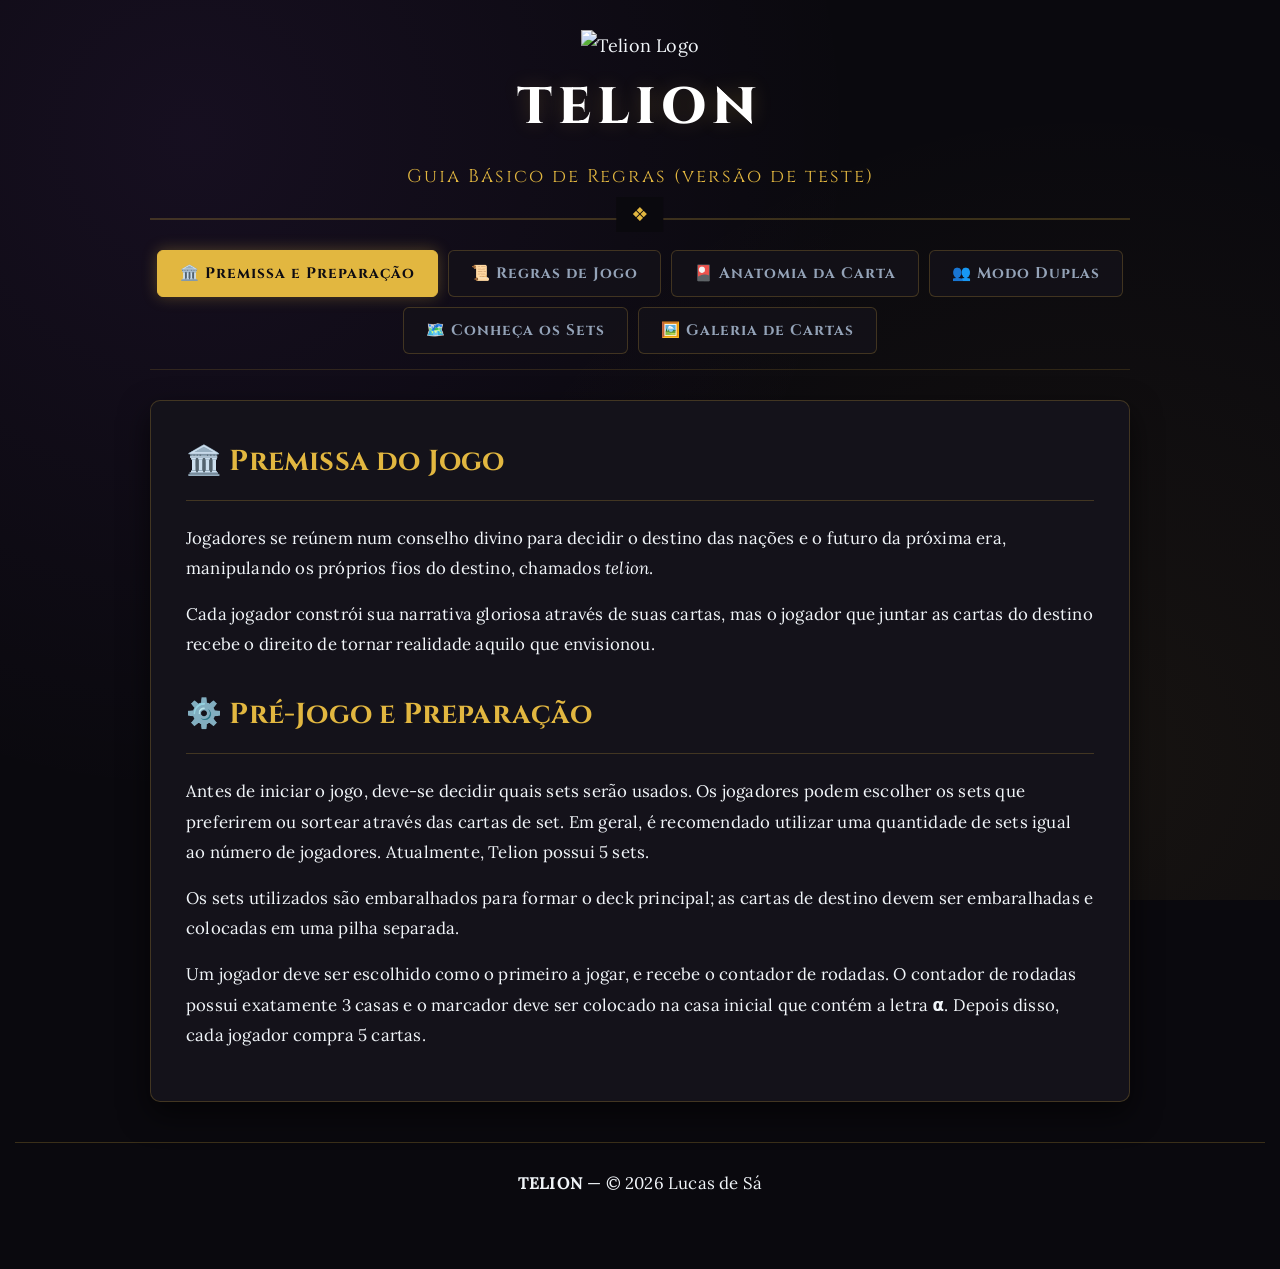
==== index.html @ 12fe1481 "Correção do ajuste de tabs" ====
<!DOCTYPE html>
<html lang="pt-BR">
<head>
    <meta charset="UTF-8">
    <meta name="viewport" content="width=device-width, initial-scale=1.0">
    <title>Telion — Guia Básico de Regras (versão de teste)</title>
    <link rel="icon" type="image/x-icon" href="favicon.png">
    <style>
        @import url('https://fonts.googleapis.com/css2?family=Cinzel:wght@600;700;800&family=Lora:ital,wght@0,400;0,500;0,600;1,400&display=swap');

        :root {
            --bg-dark: #0a090e;
            --bg-card: #14121a;
            --bg-card-hover: #1c1826;
            --accent-gold: #e2b740;
            --accent-gold-glow: rgba(226, 183, 64, 0.2);
            --accent-purple: #a855f7;
            --text-main: #f1f5f9;
            --text-muted: #94a3b8;
            --border-color: rgba(226, 183, 64, 0.22);
            
            /* Tipografia otimizada para legibilidade digital */
            --font-heading: 'Cinzel', serif;
            --font-body: 'Lora', system-ui, -apple-system, sans-serif;
        }

        * {
            box-sizing: border-box;
            margin: 0;
            padding: 0;
        }

        body {
            background-color: var(--bg-dark);
            color: var(--text-main);
            font-family: var(--font-body);
            font-size: 18px;
            line-height: 1.8;
            letter-spacing: 0.2px;
            background-image: 
                radial-gradient(circle at 15% 15%, rgba(168, 85, 247, 0.08) 0%, transparent 50%),
                radial-gradient(circle at 85% 85%, rgba(226, 183, 64, 0.06) 0%, transparent 50%);
            background-attachment: fixed;
            padding: 30px 15px;
            -webkit-font-smoothing: antialiased;
        }

        .container {
            max-width: 980px;
            margin: 0 auto;
        }

        /* Header */
        header {
            text-align: center;
            padding-bottom: 25px;
            margin-bottom: 30px;
            border-bottom: 2px solid var(--border-color);
            position: relative;
        }

        header::after {
            content: '❖';
            position: absolute;
            bottom: -14px;
            left: 50%;
            transform: translateX(-50%);
            background: var(--bg-dark);
            padding: 0 15px;
            color: var(--accent-gold);
            font-size: 1.2rem;
        }

        h1.main-title {
            font-family: var(--font-heading);
            font-size: 3.2rem;
            font-weight: 800;
            letter-spacing: 6px;
            color: #ffffff;
            text-shadow: 0 0 20px var(--accent-gold-glow);
            text-transform: uppercase;
            margin-bottom: 5px;
        }

        .subtitle {
            font-family: var(--font-heading);
            font-size: 1.15rem;
            color: var(--accent-gold);
            letter-spacing: 2px;
        }

        /* NAVEGAÇÃO POR TABS */
        .tabs-nav {
            display: flex;
            flex-wrap: wrap;
            gap: 10px;
            justify-content: center;
            margin-bottom: 30px;
            border-bottom: 1px solid rgba(226, 183, 64, 0.15);
            padding-bottom: 15px;
        }

        .tab-button {
            background: rgba(20, 18, 26, 0.8);
            border: 1px solid var(--border-color);
            color: var(--text-muted);
            padding: 12px 22px;
            font-family: var(--font-heading);
            font-size: 0.95rem;
            font-weight: 700;
            letter-spacing: 1px;
            border-radius: 6px;
            cursor: pointer;
            transition: all 0.25s ease;
            display: flex;
            align-items: center;
            gap: 8px;
        }

        .tab-button:hover {
            color: #ffffff;
            border-color: var(--accent-gold);
            background: var(--bg-card-hover);
        }

        .tab-button.active {
            background: var(--accent-gold);
            color: #0d0b12;
            border-color: var(--accent-gold);
            box-shadow: 0 0 15px rgba(226, 183, 64, 0.3);
        }

        /* PAINÉIS DE CONTEÚDO */
        .tab-content {
            display: none;
            animation: fadeIn 0.3s ease-in-out;
        }

        .tab-content.active {
            display: block;
        }

        @keyframes fadeIn {
            from { opacity: 0; transform: translateY(6px); }
            to { opacity: 1; transform: translateY(0); }
        }

        .panel {
            background: var(--bg-card);
            border: 1px solid var(--border-color);
            border-radius: 10px;
            padding: 35px;
            box-shadow: 0 12px 30px rgba(0, 0, 0, 0.6);
        }

        h2.section-title {
            font-family: var(--font-heading);
            font-size: 1.8rem;
            font-weight: 700;
            color: var(--accent-gold);
            border-bottom: 1px solid var(--border-color);
            padding-bottom: 12px;
            margin-bottom: 22px;
            display: flex;
            align-items: center;
            gap: 12px;
        }

        h3.subsection-title {
            font-family: var(--font-heading);
            font-size: 1.25rem;
            font-weight: 600;
            color: #ffffff;
            margin: 24px 0 12px 0;
        }

        p {
            margin-bottom: 16px;
            font-size: 1.05rem;
            color: var(--text-main);
        }

        ul {
            margin-left: 24px;
            margin-bottom: 18px;
        }

        li {
            margin-bottom: 10px;
            font-size: 1.02rem;
        }

        /* OPÇÕES DE TURNO */
        .options-grid {
            display: grid;
            grid-template-columns: 1fr 1fr;
            gap: 20px;
            margin: 22px 0;
        }

        @media (max-width: 768px) {
            .options-grid { grid-template-columns: 1fr; }
        }

        .option-box {
            background: rgba(255, 255, 255, 0.02);
            border: 1px solid var(--border-color);
            border-radius: 8px;
            padding: 22px;
        }

        .option-box-header {
            font-family: var(--font-heading);
            font-size: 1.15rem;
            font-weight: 700;
            color: var(--accent-gold);
            margin-bottom: 12px;
            border-bottom: 1px dashed rgba(226, 183, 64, 0.3);
            padding-bottom: 8px;
        }

        /* HIGHLIGHT BOX */
        .highlight-box {
            background: rgba(226, 183, 64, 0.08);
            border-left: 4px solid var(--accent-gold);
            padding: 18px 20px;
            margin: 20px 0;
            border-radius: 0 8px 8px 0;
            font-size: 1.02rem;
        }

        /* ANATOMIA DA CARTA */
        .anatomy-container {
            display: grid;
            grid-template-columns: 1fr 1fr;
            gap: 35px;
            align-items: center;
        }

        @media (max-width: 768px) {
            .anatomy-container { grid-template-columns: 1fr; }
        }

        .anatomy-image-wrap {
            text-align: center;
        }

        .anatomy-image-wrap img {
            max-width: 100%;
            border-radius: 10px;
            border: 1px solid var(--border-color);
            box-shadow: 0 10px 25px rgba(0,0,0,0.7);
        }

        /* SETS SHOWCASE */
        .set-card {
            background: rgba(0,0,0,0.3);
            border: 1px solid var(--border-color);
            border-radius: 10px;
            padding: 24px;
            margin-bottom: 25px;
            display: grid;
            grid-template-columns: 360px 1fr;
            gap: 25px;
            align-items: start;
        }

        @media (max-width: 768px) {
            .set-card { grid-template-columns: 1fr; }
        }

        .set-img-wrap img {
            width: 100%;
            border-radius: 8px;
            border: 1px solid rgba(226, 183, 64, 0.35);
            box-shadow: 0 6px 18px rgba(0,0,0,0.6);
            transition: transform 0.3s ease;
        }

        .set-img-wrap img:hover {
            transform: scale(1.5);
            position: relative;
            z-index: 10;
        }

        .set-title {
            font-family: var(--font-heading);
            font-size: 1.5rem;
            font-weight: 700;
            color: var(--accent-gold);
            margin-bottom: 12px;
        }

        .keyword-badge {
            display: inline-block;
            background: rgba(226, 183, 64, 0.15);
            border: 1px solid var(--accent-gold);
            color: var(--accent-gold);
            padding: 4px 12px;
            border-radius: 4px;
            font-size: 0.9rem;
            font-weight: 700;
            letter-spacing: 0.5px;
            margin-top: 10px;
            margin-bottom: 6px;
        }

        /* GALERIA DE CARTAS */
        .gallery-set-title {
            font-family: var(--font-heading);
            font-size: 1.4rem;
            color: var(--accent-gold);
            margin: 30px 0 15px 0;
            border-bottom: 1px solid var(--border-color);
            padding-bottom: 6px;
        }

        .gallery-grid {
            display: grid;
            grid-template-columns: repeat(auto-fill, minmax(220px, 1fr));
            gap: 20px;
            margin-bottom: 30px;
        }

        .gallery-card {
            background: rgba(0, 0, 0, 0.25);
            border: 1px solid var(--border-color);
            border-radius: 8px;
            padding: 12px;
            text-align: center;
        }

        .gallery-card img {
            width: 100%;
            height: auto;
            border-radius: 6px;
            border: 1px solid rgba(226, 183, 64, 0.3);
            transition: transform 0.3s ease;
            cursor: pointer;
        }

        .gallery-card img:hover {
            transform: scale(1.5);
            position: relative;
            z-index: 10;
        }

        .gallery-card-caption {
            font-size: 0.88rem;
            color: var(--text-muted);
            margin-top: 8px;
            font-family: var(--font-heading);
        }

        footer {
            text-align: center;
            padding: 25px;
            color: var(--text-muted);
            font-size: 0.95rem;
            border-top: 1px solid var(--border-color);
            margin-top: 40px;
        }
    </style>
</head>
<body>

    <div class="container">

        <header>
            <img src="icon" style="width: 20%; height: auto;" alt="Telion Logo">
            <h1 class="main-title">TELION</h1>
            <div class="subtitle">Guia Básico de Regras (versão de teste)</div>
        </header>

        <!-- NAVEGAÇÃO POR TABS -->
        <nav class="tabs-nav">
            <button class="tab-button active" onclick="switchTab('premissa')">🏛️ Premissa e Preparação</button>
            <button class="tab-button" onclick="switchTab('regras')">📜 Regras de Jogo</button>
            <button class="tab-button" onclick="switchTab('anatomia')">🎴 Anatomia da Carta</button>
            <button class="tab-button" onclick="switchTab('duplas')">👥 Modo Duplas</button>
            <button class="tab-button" onclick="switchTab('sets')">🗺️ Conheça os Sets</button>
            <button class="tab-button" onclick="switchTab('galeria')">🖼️ Galeria de Cartas</button>
        </nav>

        <!-- TAB 1: PREMISSA & PRÉ-JOGO -->
        <div id="premissa" class="tab-content active">
            <div class="panel">
                <h2 class="section-title">🏛️ Premissa do Jogo</h2>
                <p>
                    Jogadores se reúnem num conselho divino para decidir o destino das nações e o futuro da próxima era, manipulando os próprios fios do destino, chamados <i>telion</i>.
                </p>
                <p>
                    Cada jogador constrói sua narrativa gloriosa através de suas cartas, mas o jogador que juntar as cartas do destino recebe o direito de tornar realidade aquilo que envisionou.
                </p>

                <h2 class="section-title" style="margin-top: 30px;">⚙️ Pré-Jogo e Preparação</h2>
                <p>
                    Antes de iniciar o jogo, deve-se decidir quais sets serão usados. Os jogadores podem escolher os sets que preferirem ou sortear através das cartas de set. Em geral, é recomendado utilizar uma quantidade de sets igual ao número de jogadores. Atualmente, Telion possui 5 sets.
                </p>
                <p>
                    Os sets utilizados são embaralhados para formar o deck principal; as cartas de destino devem ser embaralhadas e colocadas em uma pilha separada.
                </p>
                <p>
                    Um jogador deve ser escolhido como o primeiro a jogar, e recebe o contador de rodadas. O contador de rodadas possui exatamente 3 casas e o marcador deve ser colocado na casa inicial que contém a letra <strong>α</strong>. Depois disso, cada jogador compra 5 cartas.
                </p>
            </div>
        </div>

        <!-- TAB 2: REGRAS DE JOGO (FUSÃO DE TURNO + RODADAS E FASES) -->
        <div id="regras" class="tab-content">
            <div class="panel">
                <h2 class="section-title">📜 Regras de Jogo</h2>
                <p>
                    Iniciando do primeiro jogador e seguindo em sentido horário, cada jogador terá seu turno. No seu turno, o jogador possui <strong>duas opções</strong>:
                </p>

                <div class="options-grid">
                    <div class="option-box">
                        <div class="option-box-header">1ª OPÇÃO: Realizar Ações do Turno</div>
                        <p style="font-size: 0.95rem; color: var(--text-muted); margin-bottom: 10px;">Você pode realizar <strong>cada uma destas três ações uma vez</strong> durante seu turno:</p>
                        <ul>
                            <li><strong>Jogar:</strong> Colocar uma carta de sua mão em seu campo. A carta concede pontos igual ao seu <em>valor</em>.</li>
                            <li><strong>Ativar:</strong> Utilizar os efeitos de uma carta que já está em seu campo, virando-a de ponta-cabeça. A carta passa a conceder pontos conforme seu <em>valor de ativação</em>.</li>
                            <li><strong>Atacar:</strong> Utilizar uma carta de sua mão para tirar de jogo uma carta do campo de um oponente. A carta de sua mão deve ter valor igual ou maior que a carta do oponente. Ambas as cartas são descartadas.</li>
                        </ul>
                    </div>

                    <div class="option-box" style="border-color: var(--accent-purple);">
                        <div class="option-box-header" style="color: var(--accent-purple);">2ª OPÇÃO: Passar e Comprar Carta</div>
                        <p style="font-size: 1rem;">
                            Caso prefira não realizar as ações usuais em seu turno, você pode <strong>abrir mão de todas as três ações acima e simplesmente comprar uma carta</strong> do deck principal.
                        </p>
                    </div>
                </div>

                <div class="highlight-box">
                    <strong>⚠️ Regra Importante (Imanência):</strong> Não pode haver mais de uma carta do tipo <em>"Imanência"</em> no campo de um jogador ao mesmo tempo. Se o jogador já tiver uma Imanência em jogo e quiser jogar outra, a anterior deverá ser descartada.
                </div>

                <h2 class="section-title" style="margin-top: 40px;">⏳ Rodadas e Fases</h2>
                <p>
                    Quando o turno voltar ao primeiro jogador, este jogador precisa mover o marcador do contador de rodadas em uma casa. O contador possui três casas (uma fase tipicamente dura exatamente 3 rodadas). Quando o marcador retornar à casa <strong>α</strong>, isso indica a conclusão de uma fase.
                </p>

                <h3 class="subsection-title">Resolução da Fase:</h3>
                <p>
                    Ao concluir-se uma fase, os jogadores devem contar seus pontos totais em campo.
                </p>
                <ul>
                    <li><strong>O jogador com mais pontos</strong> vence a fase e compra uma carta de destino, ativando seus efeitos para toda a mesa. Caso haja empate, é preciso realizar uma rodada extra, até que haja um desempate.</li>
                    <li><strong>O jogador com menos pontos</strong> compra uma carta; caso haja empate na menor pontuação, todos os empatados compram uma carta.</li>
                </ul>

                <div class="highlight-box">
                    <strong>🌟 Cartas de Destino:</strong> Possuem efeitos globais sobre o jogo. Assim que um jogador comprar uma carta de destino, seus efeitos ficam ativos para todos. Elas não ficam no campo de nenhum jogador e não podem ser afetadas por ataques nem por efeitos que afetem o campo de jogo.
                    <br><br>
                    <strong>🏆 Vitória:</strong> Vence o jogador que obtiver três cartas de destino.
                </div>
            </div>
        </div>

        <!-- TAB 3: ANATOMIA DA CARTA -->
        <div id="anatomia" class="tab-content">
            <div class="panel">
                <h2 class="section-title">🎴 Anatomia da Carta</h2>
                <div class="anatomy-container">
                    <div class="anatomy-image-wrap">
                        <img src="cartas/Calísia_9.png" alt="Anatomia da Carta Telion">
                    </div>
                    <div>
                        <ul>
                            <li><strong>Valor (Topo):</strong> Valor de pontos concedidos enquanto a carta está em jogo na orientação normal.</li>
                            <li><strong>Nome da Carta</strong></li>
                            <li><strong>Tipo e Origem:</strong> Indica a categoria da carta e sua região de origem (ex: <em>Evento de Calísia</em>).</li>
                            <li><strong>Palavras-Chave e Efeito:</strong> Descrição do que a carta faz. Tanto os efeitos quanto as palavras-chave só passam a funcionar quando a carta é <strong>ativada</strong>, a não ser que a carta ou a palavra-chave digam o contrário.</li>
                            <li><strong>Valor de Ativação (Base):</strong> Pontos concedidos pela carta assim que ela é ativada (virada de ponta-cabeça).</li>
                        </ul>
                    </div>
                </div>
            </div>
        </div>

        <!-- TAB 4: GALERIA DE CARTAS (NOVA SEÇÃO) -->
        <div id="galeria" class="tab-content">
            <div class="panel">
                <h2 class="section-title">🖼️ Galeria de Cartas</h2>

                <!-- 1. CALÍSIA -->
                <div class="gallery-set-title">Prócles de Calísia</div>
                <div class="gallery-grid">
                    <!-- Substitua ou adicione as imagens de Calísia abaixo -->
                    <div class="gallery-card">
                        <img src="cartas/Calísia_10.png" alt="Tributo">
                    </div>
                    <div class="gallery-card">
                        <img src="cartas/Calísia_9.png" alt="Ordem Superior">
                    </div>
                    <div class="gallery-card">
                        <img src="cartas/Calísia_8.png" alt="Veste Púrpura">
                    </div>
                    <div class="gallery-card">
                        <img src="cartas/Calísia_7.png" alt="Conselho de Anciãos">
                    </div>
                    <div class="gallery-card">
                        <img src="cartas/Calísia_6.png" alt="Sentinela">
                    </div>
                    <div class="gallery-card">
                        <img src="cartas/Calísia_5.png" alt="Cidadela">
                    </div>
                    <div class="gallery-card">
                        <img src="cartas/Calísia_4.png" alt="Paladino">
                    </div>
                    <div class="gallery-card">
                        <img src="cartas/Calísia_3.png" alt="Coroação">
                    </div>
                    <div class="gallery-card">
                        <img src="cartas/Calísia_2.png" alt="Prócles, Conselheiro Real">
                    </div>
                    <div class="gallery-card">
                        <img src="cartas/Calísia_1.png" alt="Prócles, Rétor dos Mártires">
                    </div>
                    <div class="gallery-card">
                        <img src="cartas/Calísia_12.png" alt="Glória Imperial">
                    </div>
                    <div class="gallery-card">
                        <img src="cartas/Calísia_13.png" alt="Cânon dos Reis">
                    </div>
                </div>

                <!-- 2. EFELION -->
                <div class="gallery-set-title">Stessek de Efelion</div>
                <div class="gallery-grid">
                    <!-- Substitua ou adicione as imagens de Efelion abaixo -->
                    <div class="gallery-card">
                        <img src="cartas/Telion - Efelion_1.png" alt="Divinação">
                    </div>
                    <div class="gallery-card">
                        <img src="cartas/Telion - Efelion_2.png" alt="Sombra">
                    </div>
                    <div class="gallery-card">
                        <img src="cartas/Telion - Efelion_3.png" alt="Olhos na Escuridão">
                    </div>
                    <div class="gallery-card">
                        <img src="cartas/Telion - Efelion_4.png" alt="Enviado do Destino">
                    </div>
                    <div class="gallery-card">
                        <img src="cartas/Telion - Efelion_5.png" alt="Possessão">
                    </div>
                    <div class="gallery-card">
                        <img src="cartas/Telion - Efelion_6.png" alt="Divindade Esquecida">
                    </div>
                    <div class="gallery-card">
                        <img src="cartas/Telion - Efelion_7.png" alt="Eclipse">
                    </div>
                    <div class="gallery-card">
                        <img src="cartas/Telion - Efelion_8.png" alt="Sefret, Astro Encarnado">
                    </div>
                    <div class="gallery-card">
                        <img src="cartas/Telion - Efelion_9.png" alt="Stessek, a Astromante">
                    </div>
                    <div class="gallery-card">
                        <img src="cartas/Telion - Efelion_10.png" alt="Stessek, a Noite">
                    </div>
                    <div class="gallery-card">
                        <img src="cartas/Telion - Efelion_12.png" alt="Teose">
                    </div>
                    <div class="gallery-card">
                        <img src="cartas/Telion - Efelion_13.png" alt="Gnose">
                    </div>
                </div>

                <!-- 3. OSPER -->
                <div class="gallery-set-title">Tunmir de Osper</div>
                <div class="gallery-grid">
                    <!-- Substitua ou adicione as imagens de Osper abaixo -->
                    <div class="gallery-card">
                        <img src="cartas/Telion - Osper_1.png" alt="Ressentimento">
                    </div>
                    <div class="gallery-card">
                        <img src="cartas/Telion - Osper_2.png" alt="Espadachim">
                    </div>
                    <div class="gallery-card">
                        <img src="cartas/Telion - Osper_3.png" alt="Campos de Sangue">
                    </div>
                    <div class="gallery-card">
                        <img src="cartas/Telion - Osper_4.png" alt="Emboscada">
                    </div>
                    <div class="gallery-card">
                        <img src="cartas/Telion - Osper_5.png" alt="Espada de Osperita">
                    </div>
                    <div class="gallery-card">
                        <img src="cartas/Telion - Osper_6.png" alt="Vingança">
                    </div>
                    <div class="gallery-card">
                        <img src="cartas/Telion - Osper_7.png" alt="Caminho do Guerreiro">
                    </div>
                    <div class="gallery-card">
                        <img src="cartas/Telion - Osper_8.png" alt="Húbris">
                    </div>
                    <div class="gallery-card">
                        <img src="cartas/Telion - Osper_9.png" alt="Tunmir da Lâmina Sacra">
                    </div>
                    <div class="gallery-card">
                        <img src="cartas/Telion - Osper_10.png" alt="Tunmir, o Imortal">
                    </div>
                    <div class="gallery-card">
                        <img src="cartas/Telion - Osper_12.png" alt="Canção Imortal">
                    </div>
                    <div class="gallery-card">
                        <img src="cartas/Telion - Osper_13.png" alt="Catársis">
                    </div>
                </div>

                <!-- 4. LORVAD -->
                <div class="gallery-set-title">Astar de Lorvad</div>
                <div class="gallery-grid">
                    <!-- Substitua ou adicione as imagens de Lorvad abaixo -->
                    <div class="gallery-card">
                        <img src="cartas/Telion - Lorvad_1.png" alt="Dom da Inocência">
                    </div>
                    <div class="gallery-card">
                        <img src="cartas/Telion - Lorvad_2.png" alt="Cântico de Batalha">
                    </div>
                    <div class="gallery-card">
                        <img src="cartas/Telion - Lorvad_3.png" alt="Ventos Impetuosos">
                    </div>
                    <div class="gallery-card">
                        <img src="cartas/Telion - Lorvad_4.png" alt="Cavalo Fiel">
                    </div>
                    <div class="gallery-card">
                        <img src="cartas/Telion - Lorvad_5.png" alt="Bravura">
                    </div>
                    <div class="gallery-card">
                        <img src="cartas/Telion - Lorvad_6.png" alt="Chamado à Aventura">
                    </div>
                    <div class="gallery-card">
                        <img src="cartas/Telion - Lorvad_7.png" alt="Salto de Fé">
                    </div>
                    <div class="gallery-card">
                        <img src="cartas/Telion - Lorvad_8.png" alt="Embate Inesquecível">
                    </div>
                    <div class="gallery-card">
                        <img src="cartas/Telion - Lorvad_9.png" alt="Astar, Prodígio Cavaleiro">
                    </div>
                    <div class="gallery-card">
                        <img src="cartas/Telion - Lorvad_10.png" alt="Astar, Anjo da Liberdade">
                    </div>
                    <div class="gallery-card">
                        <img src="cartas/Telion - Lorvad_11.png" alt="Espírito Desacorrentado">
                    </div>
                    <div class="gallery-card">
                        <img src="cartas/Telion - Lorvad_12.png" alt="Romper Barreiras">
                    </div>
                </div>

                <!-- 5. MARGUN -->
                <div class="gallery-set-title">Erin de Margun</div>
                <div class="gallery-grid">
                    <!-- Substitua ou adicione as imagens de Margun abaixo -->
                    <div class="gallery-card">
                        <img src="cartas/Telion - Margun_1.png" alt="Rito Fúnebre">
                    </div>
                    <div class="gallery-card">
                        <img src="cartas/Telion - Margun_2.png" alt="Incensário">
                    </div>
                    <div class="gallery-card">
                        <img src="cartas/Telion - Margun_3.png" alt="Culto aos Ancestrais">
                    </div>
                    <div class="gallery-card">
                        <img src="cartas/Telion - Margun_4.png" alt="Jardim do Descanso">
                    </div>
                    <div class="gallery-card">
                        <img src="cartas/Telion - Margun_5.png" alt="Epitáfio">
                    </div>
                    <div class="gallery-card">
                        <img src="cartas/Telion - Margun_6.png" alt="Fantasma">
                    </div>
                    <div class="gallery-card">
                        <img src="cartas/Telion - Margun_7.png" alt="Dança dos Mortos">
                    </div>
                    <div class="gallery-card">
                        <img src="cartas/Telion - Margun_8.png" alt="Condrac, Guia do Submundo">
                    </div>
                    <div class="gallery-card">
                        <img src="cartas/Telion - Margun_9.png" alt="Erin, Dama Carpideira">
                    </div>
                    <div class="gallery-card">
                        <img src="cartas/Telion - Margun_10.png" alt="Erin, Musa da Lamentação">
                    </div>
                    <div class="gallery-card">
                        <img src="cartas/Telion - Margun_11.png" alt="Reencarnação">
                    </div>
                    <div class="gallery-card">
                        <img src="cartas/Telion - Margun_12.png" alt="Paz Eterna">
                    </div>
                </div>

            </div>
        </div>

        <!-- TAB 5: MODO DUPLAS -->
        <div id="duplas" class="tab-content">
            <div class="panel">
                <h2 class="section-title">👥 Modo Alternativo: Duplas</h2>
                <p>
                    Recomenda-se o formato de duplas para jogos com <strong>seis jogadores ou mais</strong>.
                </p>
                <ul>
                    <li><strong>Contador de Rodadas:</strong> Neste formato, o contador de rodadas não é utilizado. Uma fase termina em apenas uma rodada.</li>
                    <li><strong>Posicionamento e Turnos:</strong> Cada dupla senta na posição oposta na mesa. Os turnos progridem individualmente como de costume.</li>
                    <li><strong>Campo Compartilhado:</strong> Os campos de cada jogador da dupla são considerados <strong>um campo só</strong>. Cartas ou efeitos que mencionem "campo" passam a se referir ao seu campo e ao da sua dupla de forma unificada.</li>
                    <li><strong>Vitória por Dupla:</strong> A dupla com mais pontos ao final da fase recebe uma carta de destino, e a dupla que acumular três cartas de destino vence o jogo. O restante das regras de Telion permanece inalterado.</li>
                </ul>
            </div>
        </div>

        <!-- TAB 6: CONHEÇA OS SETS -->
        <div id="sets" class="tab-content">
            <div class="panel">
                <h2 class="section-title">🗺️ Os Sets de Telion</h2>
                <p style="margin-bottom: 25px;">
                    Conheça os cinco reinos e sets que compõem o universo de Telion, juntamente com suas cartas de set e palavras-chave:
                </p>

                <!-- CALÍSIA -->
                <div class="set-card">
                    <div class="set-img-wrap">
                        <img src="cartas/Calísia_11.png" alt="Prócles de Calísia">
                    </div>
                    <div>
                        <div class="set-title">1. Prócles de Calísia</div>
                        <p>
                            Calísia é a grande cidade da justiça fulminante e da proteção divina. Seus líderes e oradores defendem o povo da corrupção dos tronos, trazendo virtude, salvaguarda e ordem.
                        </p>
                        <div class="keyword-badge">Equipamento</div>
                        <p style="font-size: 0.95rem; color: var(--text-muted);">
                            Ao ser ativada, esta carta pode ser ligada a outra, colocando-a sob a carta a que será ligada. A carta ativada com Equipamento não pode ser alvo direto de ataques, mas pode ser alvo de efeitos; além disso, ela continua provendo pontos igual ao valor de ativação.
                        </p>

                        <div class="keyword-badge">Reação</div>
                        <p style="font-size: 0.95rem; color: var(--text-muted);">
                            Esta carta pode ser ativada do campo ou diretamente de sua mão a qualquer momento, sem consumir ações do turno. Se for ativada da mão, ponha-a em campo na forma ativada.
                        </p>

                        <div class="keyword-badge">Salvaguarda</div>
                        <p style="font-size: 0.95rem; color: var(--text-muted);">
                            Enquanto estiverem em seu campo, apenas cartas com Salvaguarda podem ser atacadas ou afetadas por efeitos.
                        </p>
                    </div>
                </div>

                <!-- EFELION -->
                <div class="set-card">
                    <div class="set-img-wrap">
                        <img src="cartas/Telion - Efelion_11.png" alt="Stessek de Efelion">
                    </div>
                    <div>
                        <div class="set-title">2. Stessek de Efelion</div>
                        <p>
                            Em Efelion, os fios do destino são maleáveis como a fumaça do altar. Dominado pelos astros e pelo sobrenatural, é o reino do mistério, das estrelas noturnas e das sombras.
                        </p>
                        <div class="keyword-badge">Oculto</div>
                        <p style="font-size: 0.95rem; color: var(--text-muted);">
                            Você pode jogar uma carta virada para baixo; essa carta terá o valor e os efeitos que você disser que ela tem. Outro jogador pode duvidar de suas afirmações. Se você for questionado, revele sua carta: caso ela tenha Oculto, o jogador que duvidou descarta duas cartas de sua mão, e a carta virada para baixo é virada para cima e passa a ter seus valores e efeitos reais; caso não tenha, ela é descartada e você descarta duas cartas de sua mão.
                        </p>
                    </div>
                </div>

                <!-- OSPER -->
                <div class="set-card">
                    <div class="set-img-wrap">
                        <img src="cartas/Telion - Osper_11.png" alt="Tunmir de Osper">
                    </div>
                    <div>
                        <div class="set-title">3. Tunmir de Osper</div>
                        <p>
                            Nos campos de Osper, espíritos bravios conquistam a liberdade com perícia, e os dignos herdam o mistério do sagrado metal Osperita para proteger seu povo com armas imortais.
                        </p>
                        <div class="keyword-badge">Equipamento</div>
                        <p style="font-size: 0.95rem; color: var(--text-muted);">
                            Ao ser ativada, esta carta deve ser ligada a outra. A carta ativada com Equipamento não pode ser alvo direto de ataques, mas pode ser alvo de efeitos; além disso, ela continua provendo pontos igual ao valor de ativação.
                        </p>

                        <div class="keyword-badge">Reação</div>
                        <p style="font-size: 0.95rem; color: var(--text-muted);">
                            Esta carta pode ser ativada do campo ou diretamente de sua mão a qualquer momento, sem consumir ações do turno. Se for ativada da mão, ponha-a em campo na forma ativada.
                        </p>
                    </div>
                </div>

                <!-- LORVAD -->
                <div class="set-card">
                    <div class="set-img-wrap">
                        <img src="cartas/Telion - Lorvad_13.png" alt="Astar de Lorvad">
                    </div>
                    <div>
                        <div class="set-title">4. Astar de Lorvad</div>
                        <p>
                            Lorvad, o País dos Cavaleiros. Aqueles que crescem em Lorvad aprendem desde cedo que a vida não é dada, mas conquistada. O caminho é não dobrar os joelhos antes de brandir a lança, cavalgando pelos campos em busca de liberdade eterna.
                        </p>
                        <p style="font-size: 0.9rem; color: var(--text-muted); font-style: italic;">
                            (Este set não possui palavras-chave específicas).
                        </p>
                    </div>
                </div>

                <!-- MARGUN -->
                <div class="set-card">
                    <div class="set-img-wrap">
                        <img src="cartas/Telion - Margun_13.png" alt="Erin de Margun">
                    </div>
                    <div>
                        <div class="set-title">5. Erin de Margun</div>
                        <p>
                            Em Margun, os segredos dos mortos estão guardados sob o véu do submundo. Seus divinadores e almas pias escutam os sussurros do outro lado, observando a jornada das almas no lugar entre mundos.
                        </p>
                        <p style="font-size: 0.9rem; color: var(--text-muted); font-style: italic;">
                            (Este set não possui palavras-chave específicas).
                        </p>
                    </div>
                </div>

            </div>
        </div>

    </div>

    <footer>
        <p><strong>TELION</strong> — © 2026 Lucas de Sá</p>
    </footer>

    <script>
        function switchTab(tabId) {
            // Esconde todos os conteúdos
            const contents = document.querySelectorAll('.tab-content');
            contents.forEach(content => content.classList.remove('active'));

            // Desativa todos os botões
            const buttons = document.querySelectorAll('.tab-button');
            buttons.forEach(button => button.classList.remove('active'));

            // Ativa o conteúdo selecionado
            const targetContent = document.getElementById(tabId);
            if (targetContent) {
                targetContent.classList.add('active');
            }

            // Ativa o botão clicado
            if (event && event.currentTarget) {
                event.currentTarget.classList.add('active');
            }
        }
    </script>

</body>
</html>
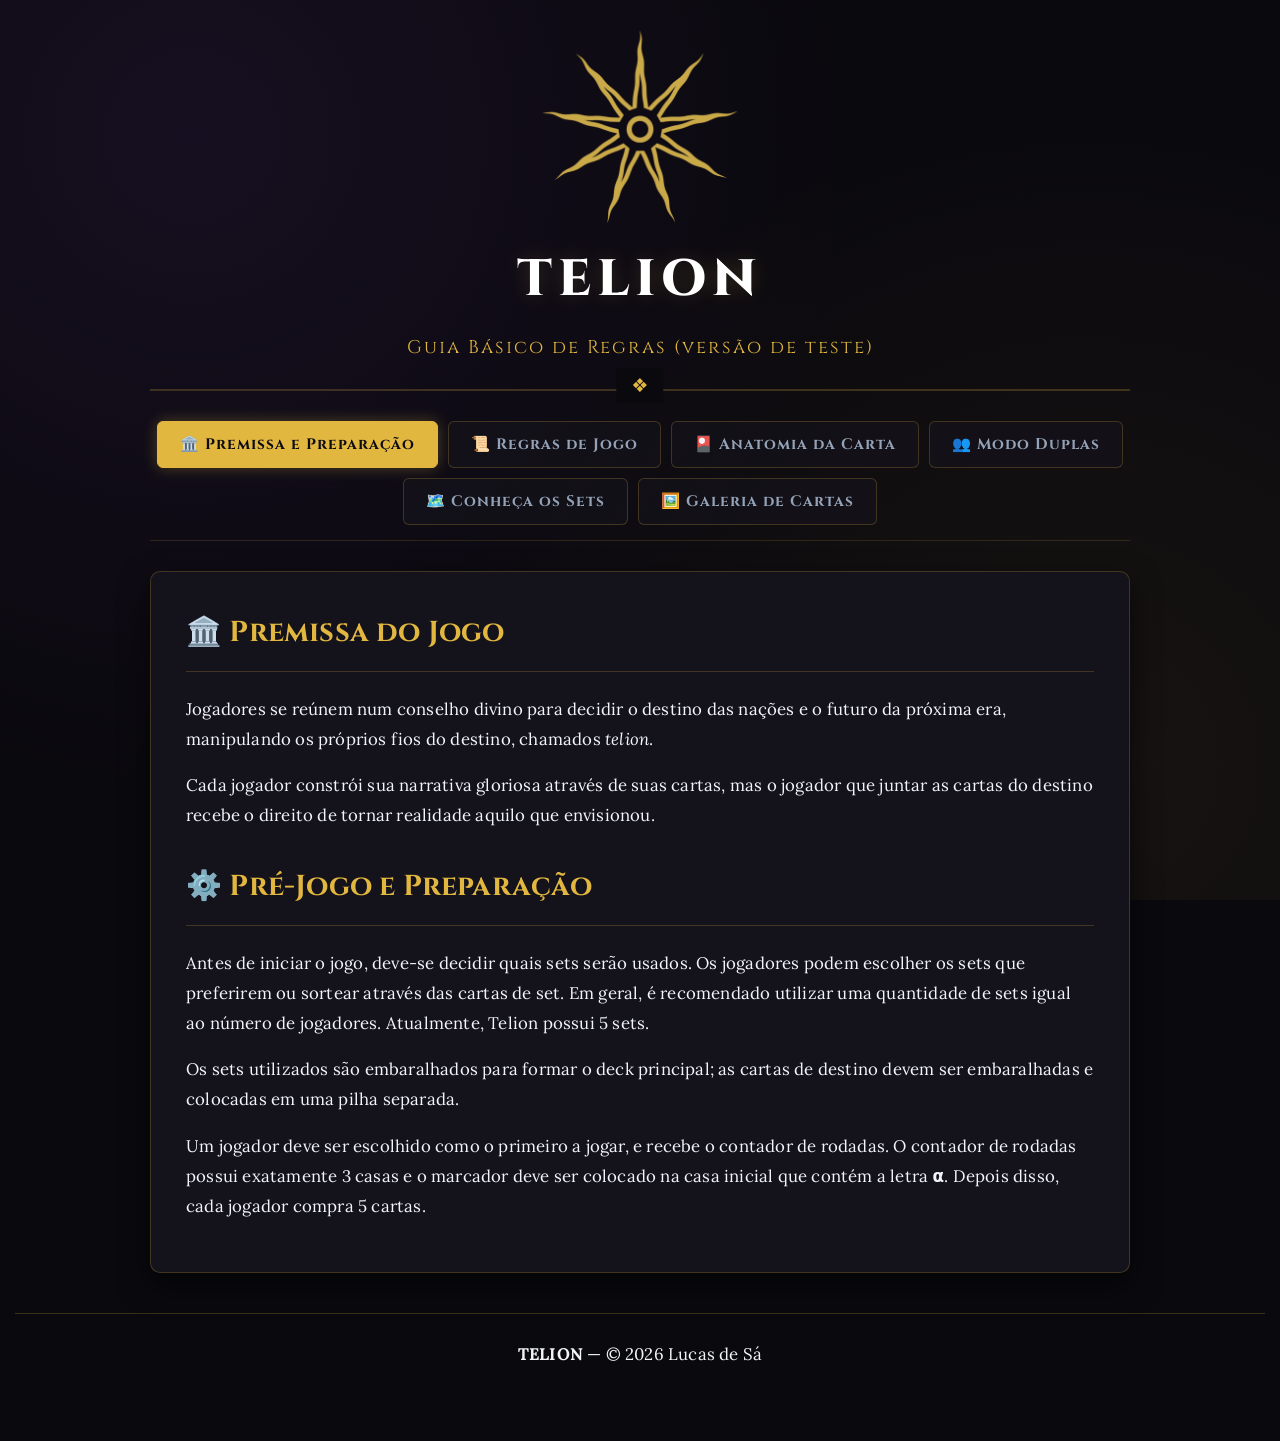
==== commit 51bb04c4: "Correção no caminho para a logo" ====
--- a/index.html
+++ b/index.html
@@ -367,7 +367,7 @@
     <div class="container">
 
         <header>
-            <img src="icon" style="width: 20%; height: auto;" alt="Telion Logo">
+            <img src="icon.png" style="width: 20%; height: auto;" alt="Telion Logo">
             <h1 class="main-title">TELION</h1>
             <div class="subtitle">Guia Básico de Regras (versão de teste)</div>
         </header>
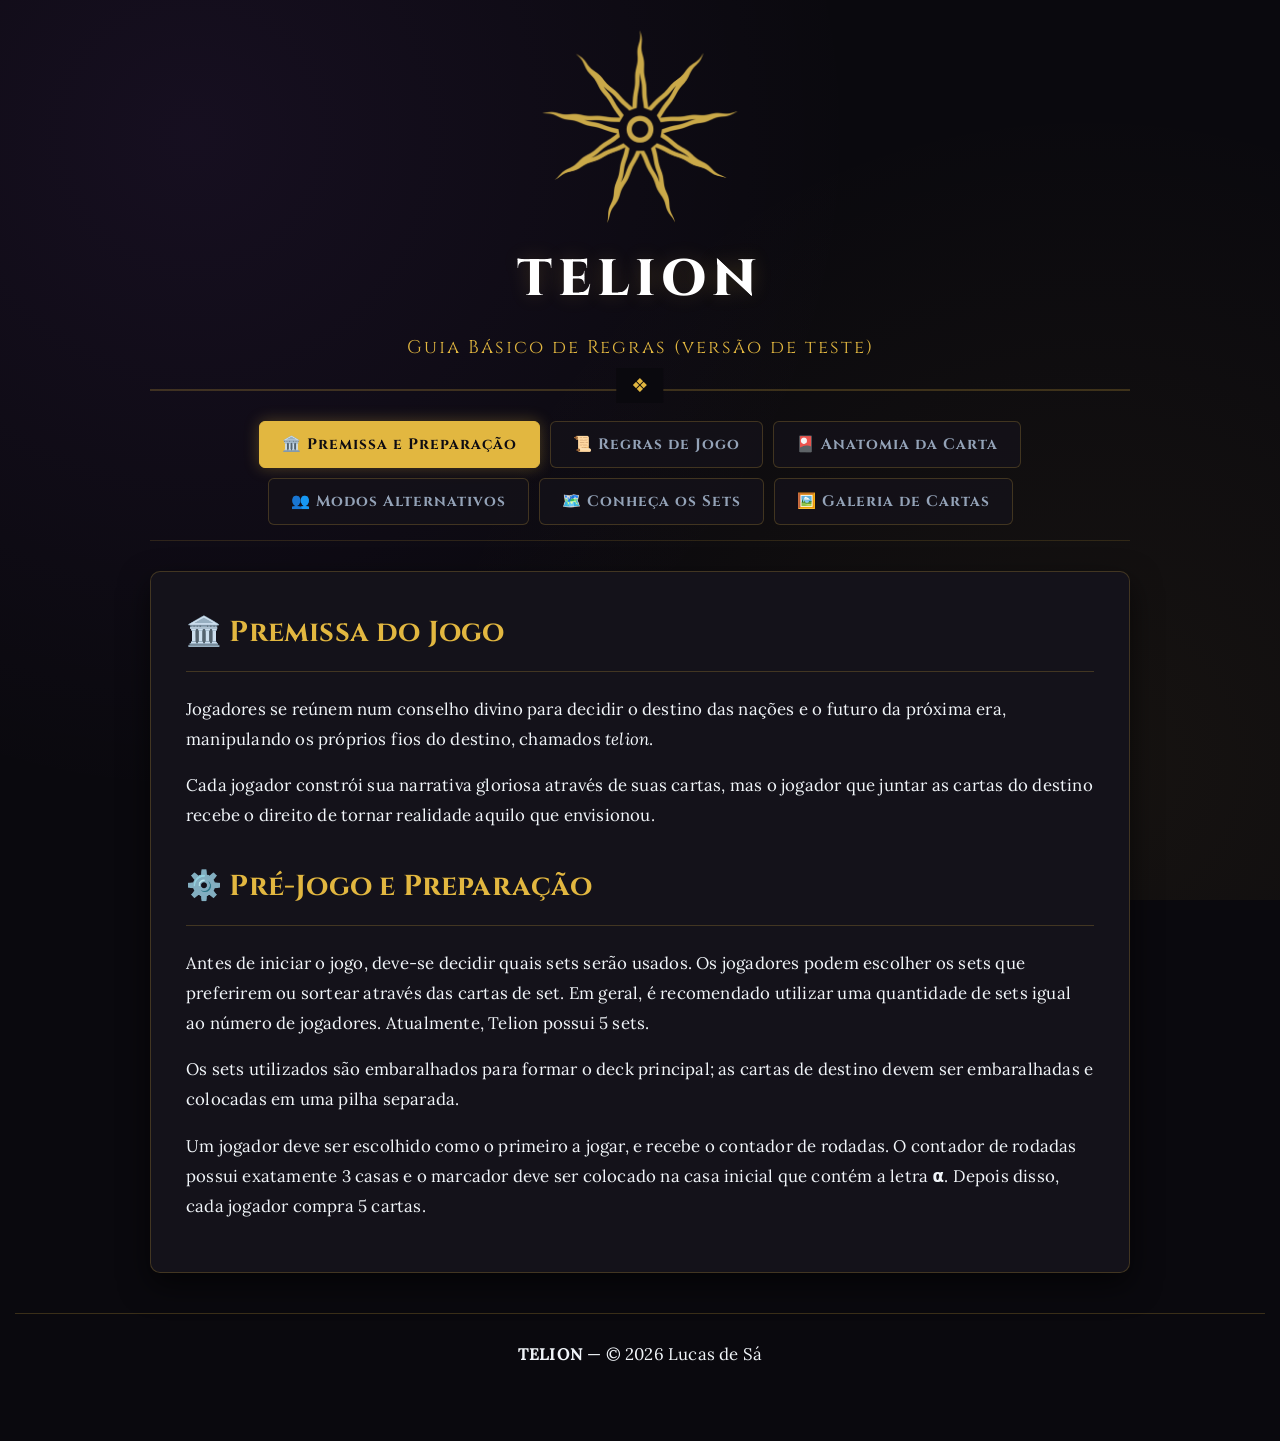
==== commit 78b8aeed: "Progresso nos modos alternativos" ====
--- a/index.html
+++ b/index.html
@@ -5,362 +5,7 @@
     <meta name="viewport" content="width=device-width, initial-scale=1.0">
     <title>Telion — Guia Básico de Regras (versão de teste)</title>
     <link rel="icon" type="image/x-icon" href="favicon.png">
-    <style>
-        @import url('https://fonts.googleapis.com/css2?family=Cinzel:wght@600;700;800&family=Lora:ital,wght@0,400;0,500;0,600;1,400&display=swap');
-
-        :root {
-            --bg-dark: #0a090e;
-            --bg-card: #14121a;
-            --bg-card-hover: #1c1826;
-            --accent-gold: #e2b740;
-            --accent-gold-glow: rgba(226, 183, 64, 0.2);
-            --accent-purple: #a855f7;
-            --text-main: #f1f5f9;
-            --text-muted: #94a3b8;
-            --border-color: rgba(226, 183, 64, 0.22);
-            
-            /* Tipografia otimizada para legibilidade digital */
-            --font-heading: 'Cinzel', serif;
-            --font-body: 'Lora', system-ui, -apple-system, sans-serif;
-        }
-
-        * {
-            box-sizing: border-box;
-            margin: 0;
-            padding: 0;
-        }
-
-        body {
-            background-color: var(--bg-dark);
-            color: var(--text-main);
-            font-family: var(--font-body);
-            font-size: 18px;
-            line-height: 1.8;
-            letter-spacing: 0.2px;
-            background-image: 
-                radial-gradient(circle at 15% 15%, rgba(168, 85, 247, 0.08) 0%, transparent 50%),
-                radial-gradient(circle at 85% 85%, rgba(226, 183, 64, 0.06) 0%, transparent 50%);
-            background-attachment: fixed;
-            padding: 30px 15px;
-            -webkit-font-smoothing: antialiased;
-        }
-
-        .container {
-            max-width: 980px;
-            margin: 0 auto;
-        }
-
-        /* Header */
-        header {
-            text-align: center;
-            padding-bottom: 25px;
-            margin-bottom: 30px;
-            border-bottom: 2px solid var(--border-color);
-            position: relative;
-        }
-
-        header::after {
-            content: '❖';
-            position: absolute;
-            bottom: -14px;
-            left: 50%;
-            transform: translateX(-50%);
-            background: var(--bg-dark);
-            padding: 0 15px;
-            color: var(--accent-gold);
-            font-size: 1.2rem;
-        }
-
-        h1.main-title {
-            font-family: var(--font-heading);
-            font-size: 3.2rem;
-            font-weight: 800;
-            letter-spacing: 6px;
-            color: #ffffff;
-            text-shadow: 0 0 20px var(--accent-gold-glow);
-            text-transform: uppercase;
-            margin-bottom: 5px;
-        }
-
-        .subtitle {
-            font-family: var(--font-heading);
-            font-size: 1.15rem;
-            color: var(--accent-gold);
-            letter-spacing: 2px;
-        }
-
-        /* NAVEGAÇÃO POR TABS */
-        .tabs-nav {
-            display: flex;
-            flex-wrap: wrap;
-            gap: 10px;
-            justify-content: center;
-            margin-bottom: 30px;
-            border-bottom: 1px solid rgba(226, 183, 64, 0.15);
-            padding-bottom: 15px;
-        }
-
-        .tab-button {
-            background: rgba(20, 18, 26, 0.8);
-            border: 1px solid var(--border-color);
-            color: var(--text-muted);
-            padding: 12px 22px;
-            font-family: var(--font-heading);
-            font-size: 0.95rem;
-            font-weight: 700;
-            letter-spacing: 1px;
-            border-radius: 6px;
-            cursor: pointer;
-            transition: all 0.25s ease;
-            display: flex;
-            align-items: center;
-            gap: 8px;
-        }
-
-        .tab-button:hover {
-            color: #ffffff;
-            border-color: var(--accent-gold);
-            background: var(--bg-card-hover);
-        }
-
-        .tab-button.active {
-            background: var(--accent-gold);
-            color: #0d0b12;
-            border-color: var(--accent-gold);
-            box-shadow: 0 0 15px rgba(226, 183, 64, 0.3);
-        }
-
-        /* PAINÉIS DE CONTEÚDO */
-        .tab-content {
-            display: none;
-            animation: fadeIn 0.3s ease-in-out;
-        }
-
-        .tab-content.active {
-            display: block;
-        }
-
-        @keyframes fadeIn {
-            from { opacity: 0; transform: translateY(6px); }
-            to { opacity: 1; transform: translateY(0); }
-        }
-
-        .panel {
-            background: var(--bg-card);
-            border: 1px solid var(--border-color);
-            border-radius: 10px;
-            padding: 35px;
-            box-shadow: 0 12px 30px rgba(0, 0, 0, 0.6);
-        }
-
-        h2.section-title {
-            font-family: var(--font-heading);
-            font-size: 1.8rem;
-            font-weight: 700;
-            color: var(--accent-gold);
-            border-bottom: 1px solid var(--border-color);
-            padding-bottom: 12px;
-            margin-bottom: 22px;
-            display: flex;
-            align-items: center;
-            gap: 12px;
-        }
-
-        h3.subsection-title {
-            font-family: var(--font-heading);
-            font-size: 1.25rem;
-            font-weight: 600;
-            color: #ffffff;
-            margin: 24px 0 12px 0;
-        }
-
-        p {
-            margin-bottom: 16px;
-            font-size: 1.05rem;
-            color: var(--text-main);
-        }
-
-        ul {
-            margin-left: 24px;
-            margin-bottom: 18px;
-        }
-
-        li {
-            margin-bottom: 10px;
-            font-size: 1.02rem;
-        }
-
-        /* OPÇÕES DE TURNO */
-        .options-grid {
-            display: grid;
-            grid-template-columns: 1fr 1fr;
-            gap: 20px;
-            margin: 22px 0;
-        }
-
-        @media (max-width: 768px) {
-            .options-grid { grid-template-columns: 1fr; }
-        }
-
-        .option-box {
-            background: rgba(255, 255, 255, 0.02);
-            border: 1px solid var(--border-color);
-            border-radius: 8px;
-            padding: 22px;
-        }
-
-        .option-box-header {
-            font-family: var(--font-heading);
-            font-size: 1.15rem;
-            font-weight: 700;
-            color: var(--accent-gold);
-            margin-bottom: 12px;
-            border-bottom: 1px dashed rgba(226, 183, 64, 0.3);
-            padding-bottom: 8px;
-        }
-
-        /* HIGHLIGHT BOX */
-        .highlight-box {
-            background: rgba(226, 183, 64, 0.08);
-            border-left: 4px solid var(--accent-gold);
-            padding: 18px 20px;
-            margin: 20px 0;
-            border-radius: 0 8px 8px 0;
-            font-size: 1.02rem;
-        }
-
-        /* ANATOMIA DA CARTA */
-        .anatomy-container {
-            display: grid;
-            grid-template-columns: 1fr 1fr;
-            gap: 35px;
-            align-items: center;
-        }
-
-        @media (max-width: 768px) {
-            .anatomy-container { grid-template-columns: 1fr; }
-        }
-
-        .anatomy-image-wrap {
-            text-align: center;
-        }
-
-        .anatomy-image-wrap img {
-            max-width: 100%;
-            border-radius: 10px;
-            border: 1px solid var(--border-color);
-            box-shadow: 0 10px 25px rgba(0,0,0,0.7);
-        }
-
-        /* SETS SHOWCASE */
-        .set-card {
-            background: rgba(0,0,0,0.3);
-            border: 1px solid var(--border-color);
-            border-radius: 10px;
-            padding: 24px;
-            margin-bottom: 25px;
-            display: grid;
-            grid-template-columns: 360px 1fr;
-            gap: 25px;
-            align-items: start;
-        }
-
-        @media (max-width: 768px) {
-            .set-card { grid-template-columns: 1fr; }
-        }
-
-        .set-img-wrap img {
-            width: 100%;
-            border-radius: 8px;
-            border: 1px solid rgba(226, 183, 64, 0.35);
-            box-shadow: 0 6px 18px rgba(0,0,0,0.6);
-            transition: transform 0.3s ease;
-        }
-
-        .set-img-wrap img:hover {
-            transform: scale(1.5);
-            position: relative;
-            z-index: 10;
-        }
-
-        .set-title {
-            font-family: var(--font-heading);
-            font-size: 1.5rem;
-            font-weight: 700;
-            color: var(--accent-gold);
-            margin-bottom: 12px;
-        }
-
-        .keyword-badge {
-            display: inline-block;
-            background: rgba(226, 183, 64, 0.15);
-            border: 1px solid var(--accent-gold);
-            color: var(--accent-gold);
-            padding: 4px 12px;
-            border-radius: 4px;
-            font-size: 0.9rem;
-            font-weight: 700;
-            letter-spacing: 0.5px;
-            margin-top: 10px;
-            margin-bottom: 6px;
-        }
-
-        /* GALERIA DE CARTAS */
-        .gallery-set-title {
-            font-family: var(--font-heading);
-            font-size: 1.4rem;
-            color: var(--accent-gold);
-            margin: 30px 0 15px 0;
-            border-bottom: 1px solid var(--border-color);
-            padding-bottom: 6px;
-        }
-
-        .gallery-grid {
-            display: grid;
-            grid-template-columns: repeat(auto-fill, minmax(220px, 1fr));
-            gap: 20px;
-            margin-bottom: 30px;
-        }
-
-        .gallery-card {
-            background: rgba(0, 0, 0, 0.25);
-            border: 1px solid var(--border-color);
-            border-radius: 8px;
-            padding: 12px;
-            text-align: center;
-        }
-
-        .gallery-card img {
-            width: 100%;
-            height: auto;
-            border-radius: 6px;
-            border: 1px solid rgba(226, 183, 64, 0.3);
-            transition: transform 0.3s ease;
-            cursor: pointer;
-        }
-
-        .gallery-card img:hover {
-            transform: scale(1.5);
-            position: relative;
-            z-index: 10;
-        }
-
-        .gallery-card-caption {
-            font-size: 0.88rem;
-            color: var(--text-muted);
-            margin-top: 8px;
-            font-family: var(--font-heading);
-        }
-
-        footer {
-            text-align: center;
-            padding: 25px;
-            color: var(--text-muted);
-            font-size: 0.95rem;
-            border-top: 1px solid var(--border-color);
-            margin-top: 40px;
-        }
-    </style>
+    <link rel="stylesheet" href="style.css">
 </head>
 <body>
 
@@ -377,7 +22,7 @@
             <button class="tab-button active" onclick="switchTab('premissa')">🏛️ Premissa e Preparação</button>
             <button class="tab-button" onclick="switchTab('regras')">📜 Regras de Jogo</button>
             <button class="tab-button" onclick="switchTab('anatomia')">🎴 Anatomia da Carta</button>
-            <button class="tab-button" onclick="switchTab('duplas')">👥 Modo Duplas</button>
+            <button class="tab-button" onclick="switchTab('alternativos')">👥 Modos Alternativos</button>
             <button class="tab-button" onclick="switchTab('sets')">🗺️ Conheça os Sets</button>
             <button class="tab-button" onclick="switchTab('galeria')">🖼️ Galeria de Cartas</button>
         </nav>
@@ -454,7 +99,7 @@
                 <div class="highlight-box">
                     <strong>🌟 Cartas de Destino:</strong> Possuem efeitos globais sobre o jogo. Assim que um jogador comprar uma carta de destino, seus efeitos ficam ativos para todos. Elas não ficam no campo de nenhum jogador e não podem ser afetadas por ataques nem por efeitos que afetem o campo de jogo.
                     <br><br>
-                    <strong>🏆 Vitória:</strong> Vence o jogador que obtiver três cartas de destino.
+                    <strong>🏆 Vitória:</strong> Em um jogo de <strong>até 4 jogadores</strong>, vence o jogador que obtiver <strong>três cartas de destino</strong>. Se houverem <strong>mais jogadores</strong>, vence o que obtiver <strong>duas cartas de destino</strong>.
                 </div>
             </div>
         </div>
@@ -465,7 +110,7 @@
                 <h2 class="section-title">🎴 Anatomia da Carta</h2>
                 <div class="anatomy-container">
                     <div class="anatomy-image-wrap">
-                        <img src="cartas/Calísia_9.png" alt="Anatomia da Carta Telion">
+                        <img src="exemplo.png" alt="Anatomia da Carta Telion">
                     </div>
                     <div>
                         <ul>
@@ -698,10 +343,10 @@
             </div>
         </div>
 
-        <!-- TAB 5: MODO DUPLAS -->
-        <div id="duplas" class="tab-content">
+        <!-- TAB 5: MODOS ALTERNATIVOS -->
+        <div id="alternativos" class="tab-content">
             <div class="panel">
-                <h2 class="section-title">👥 Modo Alternativo: Duplas</h2>
+                <h2 class="section-title">👥 Modo de Duplas</h2>
                 <p>
                     Recomenda-se o formato de duplas para jogos com <strong>seis jogadores ou mais</strong>.
                 </p>
@@ -709,8 +354,26 @@
                     <li><strong>Contador de Rodadas:</strong> Neste formato, o contador de rodadas não é utilizado. Uma fase termina em apenas uma rodada.</li>
                     <li><strong>Posicionamento e Turnos:</strong> Cada dupla senta na posição oposta na mesa. Os turnos progridem individualmente como de costume.</li>
                     <li><strong>Campo Compartilhado:</strong> Os campos de cada jogador da dupla são considerados <strong>um campo só</strong>. Cartas ou efeitos que mencionem "campo" passam a se referir ao seu campo e ao da sua dupla de forma unificada.</li>
-                    <li><strong>Vitória por Dupla:</strong> A dupla com mais pontos ao final da fase recebe uma carta de destino, e a dupla que acumular três cartas de destino vence o jogo. O restante das regras de Telion permanece inalterado.</li>
+                    <li><strong>Vitória por Dupla:</strong> A dupla com mais pontos ao final da fase recebe uma carta de destino, e a dupla que acumular três cartas de destino vence o jogo.</li>
+                    <li><strong>O restante das regras de Telion permanece inalterado.</strong></li>
                 </ul>
+
+                <!--
+                <h2 class="section-title">Modo Oráculo/Mythos/Sagas</h2>
+                
+                <p>
+                    Neste modo, cada jogador possui seu próprio baralho, montado previamente pelo próprio jogador.
+                </p>
+
+                <ul>
+                    
+                    <li><strong>Construção do baralho:</strong> Cada jogador pode escolher como montar o seu baralho, respeitando as seguintes regras: cada baralho deve ter exatamente <strong>20 cartas</strong>, sendo que há <strong>duas cartas de cada valor</strong>.</li>
+                    <li> </li>
+
+                </ul>
+
+                <h2 class="section-title">Modo Conquista</h2>
+                -->
             </div>
         </div>
 
--- a/style.css
+++ b/style.css
@@ -0,0 +1,354 @@
+        @import url('https://fonts.googleapis.com/css2?family=Cinzel:wght@600;700;800&family=Lora:ital,wght@0,400;0,500;0,600;1,400&display=swap');
+
+        :root {
+            --bg-dark: #0a090e;
+            --bg-card: #14121a;
+            --bg-card-hover: #1c1826;
+            --accent-gold: #e2b740;
+            --accent-gold-glow: rgba(226, 183, 64, 0.2);
+            --accent-purple: #a855f7;
+            --text-main: #f1f5f9;
+            --text-muted: #94a3b8;
+            --border-color: rgba(226, 183, 64, 0.22);
+            
+            /* Tipografia otimizada para legibilidade digital */
+            --font-heading: 'Cinzel', serif;
+            --font-body: 'Lora', system-ui, -apple-system, sans-serif;
+        }
+
+        * {
+            box-sizing: border-box;
+            margin: 0;
+            padding: 0;
+        }
+
+        body {
+            background-color: var(--bg-dark);
+            color: var(--text-main);
+            font-family: var(--font-body);
+            font-size: 18px;
+            line-height: 1.8;
+            letter-spacing: 0.2px;
+            background-image: 
+                radial-gradient(circle at 15% 15%, rgba(168, 85, 247, 0.08) 0%, transparent 50%),
+                radial-gradient(circle at 85% 85%, rgba(226, 183, 64, 0.06) 0%, transparent 50%);
+            background-attachment: fixed;
+            padding: 30px 15px;
+            -webkit-font-smoothing: antialiased;
+        }
+
+        .container {
+            max-width: 980px;
+            margin: 0 auto;
+        }
+
+        /* Header */
+        header {
+            text-align: center;
+            padding-bottom: 25px;
+            margin-bottom: 30px;
+            border-bottom: 2px solid var(--border-color);
+            position: relative;
+        }
+
+        header::after {
+            content: '❖';
+            position: absolute;
+            bottom: -14px;
+            left: 50%;
+            transform: translateX(-50%);
+            background: var(--bg-dark);
+            padding: 0 15px;
+            color: var(--accent-gold);
+            font-size: 1.2rem;
+        }
+
+        h1.main-title {
+            font-family: var(--font-heading);
+            font-size: 3.2rem;
+            font-weight: 800;
+            letter-spacing: 6px;
+            color: #ffffff;
+            text-shadow: 0 0 20px var(--accent-gold-glow);
+            text-transform: uppercase;
+            margin-bottom: 5px;
+        }
+
+        .subtitle {
+            font-family: var(--font-heading);
+            font-size: 1.15rem;
+            color: var(--accent-gold);
+            letter-spacing: 2px;
+        }
+
+        /* NAVEGAÇÃO POR TABS */
+        .tabs-nav {
+            display: flex;
+            flex-wrap: wrap;
+            gap: 10px;
+            justify-content: center;
+            margin-bottom: 30px;
+            border-bottom: 1px solid rgba(226, 183, 64, 0.15);
+            padding-bottom: 15px;
+        }
+
+        .tab-button {
+            background: rgba(20, 18, 26, 0.8);
+            border: 1px solid var(--border-color);
+            color: var(--text-muted);
+            padding: 12px 22px;
+            font-family: var(--font-heading);
+            font-size: 0.95rem;
+            font-weight: 700;
+            letter-spacing: 1px;
+            border-radius: 6px;
+            cursor: pointer;
+            transition: all 0.25s ease;
+            display: flex;
+            align-items: center;
+            gap: 8px;
+        }
+
+        .tab-button:hover {
+            color: #ffffff;
+            border-color: var(--accent-gold);
+            background: var(--bg-card-hover);
+        }
+
+        .tab-button.active {
+            background: var(--accent-gold);
+            color: #0d0b12;
+            border-color: var(--accent-gold);
+            box-shadow: 0 0 15px rgba(226, 183, 64, 0.3);
+        }
+
+        /* PAINÉIS DE CONTEÚDO */
+        .tab-content {
+            display: none;
+            animation: fadeIn 0.3s ease-in-out;
+        }
+
+        .tab-content.active {
+            display: block;
+        }
+
+        @keyframes fadeIn {
+            from { opacity: 0; transform: translateY(6px); }
+            to { opacity: 1; transform: translateY(0); }
+        }
+
+        .panel {
+            background: var(--bg-card);
+            border: 1px solid var(--border-color);
+            border-radius: 10px;
+            padding: 35px;
+            box-shadow: 0 12px 30px rgba(0, 0, 0, 0.6);
+        }
+
+        h2.section-title {
+            font-family: var(--font-heading);
+            font-size: 1.8rem;
+            font-weight: 700;
+            color: var(--accent-gold);
+            border-bottom: 1px solid var(--border-color);
+            padding-bottom: 12px;
+            margin-bottom: 22px;
+            display: flex;
+            align-items: center;
+            gap: 12px;
+        }
+
+        h3.subsection-title {
+            font-family: var(--font-heading);
+            font-size: 1.25rem;
+            font-weight: 600;
+            color: #ffffff;
+            margin: 24px 0 12px 0;
+        }
+
+        p {
+            margin-bottom: 16px;
+            font-size: 1.05rem;
+            color: var(--text-main);
+        }
+
+        ul {
+            margin-left: 24px;
+            margin-bottom: 18px;
+        }
+
+        li {
+            margin-bottom: 10px;
+            font-size: 1.02rem;
+        }
+
+        /* OPÇÕES DE TURNO */
+        .options-grid {
+            display: grid;
+            grid-template-columns: 1fr 1fr;
+            gap: 20px;
+            margin: 22px 0;
+        }
+
+        @media (max-width: 768px) {
+            .options-grid { grid-template-columns: 1fr; }
+        }
+
+        .option-box {
+            background: rgba(255, 255, 255, 0.02);
+            border: 1px solid var(--border-color);
+            border-radius: 8px;
+            padding: 22px;
+        }
+
+        .option-box-header {
+            font-family: var(--font-heading);
+            font-size: 1.15rem;
+            font-weight: 700;
+            color: var(--accent-gold);
+            margin-bottom: 12px;
+            border-bottom: 1px dashed rgba(226, 183, 64, 0.3);
+            padding-bottom: 8px;
+        }
+
+        /* HIGHLIGHT BOX */
+        .highlight-box {
+            background: rgba(226, 183, 64, 0.08);
+            border-left: 4px solid var(--accent-gold);
+            padding: 18px 20px;
+            margin: 20px 0;
+            border-radius: 0 8px 8px 0;
+            font-size: 1.02rem;
+        }
+
+        /* ANATOMIA DA CARTA */
+        .anatomy-container {
+            display: grid;
+            grid-template-columns: 1fr 1fr;
+            gap: 35px;
+            align-items: center;
+        }
+
+        @media (max-width: 768px) {
+            .anatomy-container { grid-template-columns: 1fr; }
+        }
+
+        .anatomy-image-wrap {
+            text-align: center;
+        }
+
+        .anatomy-image-wrap img {
+            max-width: 100%;
+            border-radius: 10px;
+            border: 1px solid var(--border-color);
+            box-shadow: 0 10px 25px rgba(0,0,0,0.7);
+        }
+
+        /* SETS SHOWCASE */
+        .set-card {
+            background: rgba(0,0,0,0.3);
+            border: 1px solid var(--border-color);
+            border-radius: 10px;
+            padding: 24px;
+            margin-bottom: 25px;
+            display: grid;
+            grid-template-columns: 360px 1fr;
+            gap: 25px;
+            align-items: start;
+        }
+
+        @media (max-width: 768px) {
+            .set-card { grid-template-columns: 1fr; }
+        }
+
+        .set-img-wrap img {
+            width: 100%;
+            border-radius: 8px;
+            border: 1px solid rgba(226, 183, 64, 0.35);
+            box-shadow: 0 6px 18px rgba(0,0,0,0.6);
+            transition: transform 0.3s ease;
+        }
+
+        .set-img-wrap img:hover {
+            transform: scale(1.5);
+            position: relative;
+            z-index: 10;
+        }
+
+        .set-title {
+            font-family: var(--font-heading);
+            font-size: 1.5rem;
+            font-weight: 700;
+            color: var(--accent-gold);
+            margin-bottom: 12px;
+        }
+
+        .keyword-badge {
+            display: inline-block;
+            background: rgba(226, 183, 64, 0.15);
+            border: 1px solid var(--accent-gold);
+            color: var(--accent-gold);
+            padding: 4px 12px;
+            border-radius: 4px;
+            font-size: 0.9rem;
+            font-weight: 700;
+            letter-spacing: 0.5px;
+            margin-top: 10px;
+            margin-bottom: 6px;
+        }
+
+        /* GALERIA DE CARTAS */
+        .gallery-set-title {
+            font-family: var(--font-heading);
+            font-size: 1.4rem;
+            color: var(--accent-gold);
+            margin: 30px 0 15px 0;
+            border-bottom: 1px solid var(--border-color);
+            padding-bottom: 6px;
+        }
+
+        .gallery-grid {
+            display: grid;
+            grid-template-columns: repeat(auto-fill, minmax(220px, 1fr));
+            gap: 20px;
+            margin-bottom: 30px;
+        }
+
+        .gallery-card {
+            background: rgba(0, 0, 0, 0.25);
+            border: 1px solid var(--border-color);
+            border-radius: 8px;
+            padding: 12px;
+            text-align: center;
+        }
+
+        .gallery-card img {
+            width: 100%;
+            height: auto;
+            border-radius: 6px;
+            border: 1px solid rgba(226, 183, 64, 0.3);
+            transition: transform 0.3s ease;
+            cursor: pointer;
+        }
+
+        .gallery-card img:hover {
+            transform: scale(1.5);
+            position: relative;
+            z-index: 10;
+        }
+
+        .gallery-card-caption {
+            font-size: 0.88rem;
+            color: var(--text-muted);
+            margin-top: 8px;
+            font-family: var(--font-heading);
+        }
+
+        footer {
+            text-align: center;
+            padding: 25px;
+            color: var(--text-muted);
+            font-size: 0.95rem;
+            border-top: 1px solid var(--border-color);
+            margin-top: 40px;
+        }
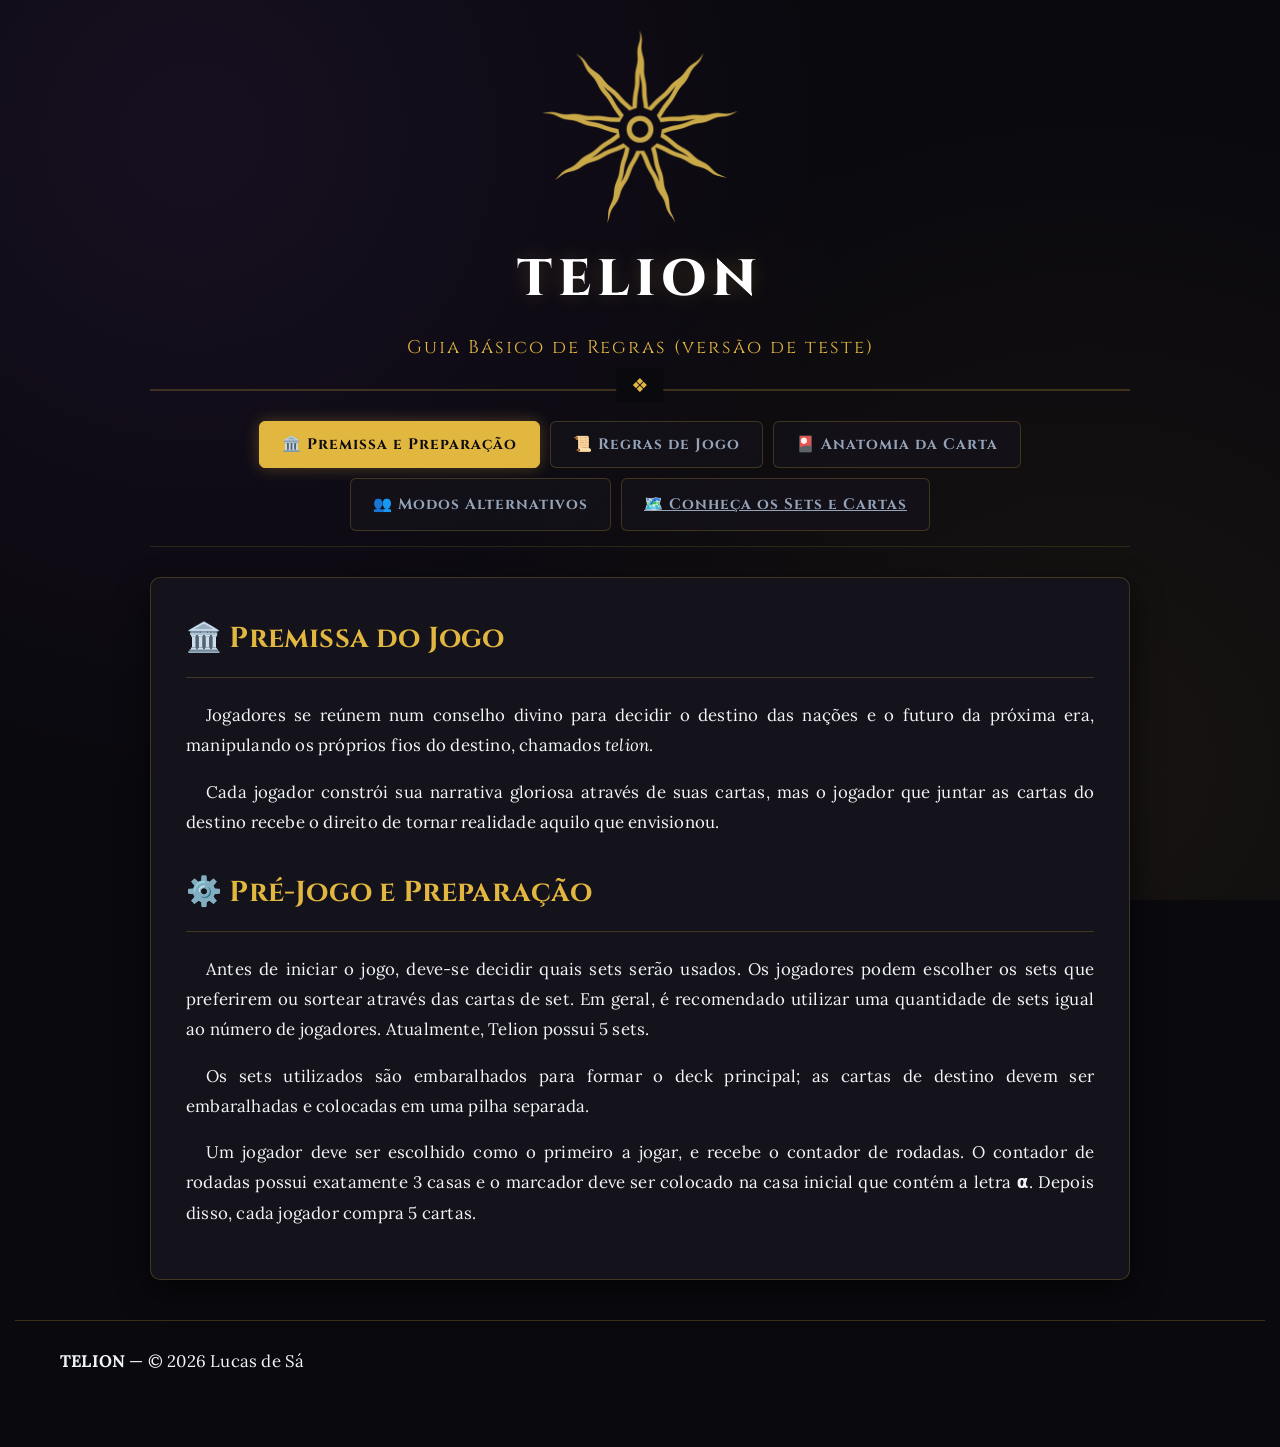
==== commit ee7e1073: "Link do index para os sets" ====
--- a/index.html
+++ b/index.html
@@ -23,8 +23,7 @@
             <button class="tab-button" onclick="switchTab('regras')">📜 Regras de Jogo</button>
             <button class="tab-button" onclick="switchTab('anatomia')">🎴 Anatomia da Carta</button>
             <button class="tab-button" onclick="switchTab('alternativos')">👥 Modos Alternativos</button>
-            <button class="tab-button" onclick="switchTab('sets')">🗺️ Conheça os Sets</button>
-            <button class="tab-button" onclick="switchTab('galeria')">🖼️ Galeria de Cartas</button>
+            <a class="tab-button" href="./sets.html">🗺️ Conheça os Sets e Cartas</a>
         </nav>
 
         <!-- TAB 1: PREMISSA & PRÉ-JOGO -->
--- a/style.css
+++ b/style.css
@@ -170,6 +170,8 @@
             margin-bottom: 16px;
             font-size: 1.05rem;
             color: var(--text-main);
+            text-indent: 20px;
+            text-align: justify;
         }
 
         ul {
@@ -315,14 +317,10 @@
         }
 
         .gallery-card {
-            background: rgba(0, 0, 0, 0.25);
-            border: 1px solid var(--border-color);
-            border-radius: 8px;
+            background: var(--bg-card);
+            border: 1px solid var(--border-color);
             padding: 12px;
             text-align: center;
-        }
-
-        .gallery-card img {
             width: 100%;
             height: auto;
             border-radius: 6px;
@@ -331,17 +329,10 @@
             cursor: pointer;
         }
 
-        .gallery-card img:hover {
+        .gallery-card:hover {
             transform: scale(1.5);
             position: relative;
             z-index: 10;
-        }
-
-        .gallery-card-caption {
-            font-size: 0.88rem;
-            color: var(--text-muted);
-            margin-top: 8px;
-            font-family: var(--font-heading);
         }
 
         footer {
@@ -351,4 +342,186 @@
             font-size: 0.95rem;
             border-top: 1px solid var(--border-color);
             margin-top: 40px;
+        }
+
+        .keywords-grid {
+            display: flex;
+            flex-wrap: wrap;
+            gap: 15px;
+            justify-content: center;
+            margin: 25px 0 35px 0;
+        }
+
+        .kw-dropdown {
+            border-radius: 8px;
+            overflow: hidden;
+            width: fit-content;
+            max-width: 80%;
+            margin-left: auto;
+            margin-right: auto;
+        }
+
+        .kw-dropdown summary {
+            font-family: var(--font-heading);
+            color: var(--accent-gold);
+            padding: 5px 20px;
+            cursor: pointer;
+            user-select: none;
+            font-weight: 500;
+            display: flex;
+            align-items: center;
+            justify-content: center;
+            outline: none;
+            white-space: nowrap;
+        }
+
+        .kw-dropdown summary::-webkit-details-marker { display: none; }
+
+        .kw-dropdown summary::after {
+            content: "▼";
+            font-size: 0.8rem;
+            transition: transform 0.3s ease;
+            margin-left: 10px;
+        }
+
+        .kw-dropdown[open] summary::after {
+            transform: rotate(180deg);
+        }
+
+        .kw-dropdown-content {
+            padding: 0 20px 20px 20px;
+            border-top: 1px dashed rgba(226, 183, 64, 0.2);
+        }
+
+        .kw-item {
+            margin-top: 15px;
+        }
+
+        /* Personagens em Mosaico Duplo Épico */
+        .heroes-showcase {
+            display: flex;
+            flex-direction: column;
+            gap: 30px;
+            margin-bottom: 40px;
+        }
+
+        .hero-banner-card {
+            background: rgba(0, 0, 0, 0.4);
+            border: 1px solid var(--border-color);
+            border-radius: 12px;
+            overflow: hidden;
+            display: grid;
+            grid-template-columns: 320px 1fr;
+            transition: border-color 0.3s ease, box-shadow 0.3s ease;
+        }
+
+        .hero-banner-card:hover {
+            border-color: var(--accent-gold);
+            box-shadow: 0 8px 25px rgba(226, 183, 64, 0.15);
+        }
+
+        @media (max-width: 768px) {
+            .hero-banner-card { grid-template-columns: 1fr; }
+        }
+
+        .hero-banner-img {
+            width: 90%;
+            height: 90%px;
+            object-fit: cover;
+            display: block;
+        }
+
+        .hero-banner-content {
+            padding: 30px;
+            display: flex;
+            flex-direction: column;
+            justify-content: center;
+        }
+
+        .hero-banner-name {
+            font-family: var(--font-heading);
+            font-size: 1.8rem;
+            color: var(--accent-gold);
+            margin-bottom: 5px;
+        }
+
+        .hero-banner-role {
+            font-size: 0.95rem;
+            color: var(--text-muted);
+            text-transform: uppercase;
+            letter-spacing: 1.5px;
+            margin-bottom: 15px;
+            border-bottom: 1px solid var(--border-color);
+            padding-bottom: 10px;
+        }
+
+        .hero-banner-bio {
+            font-size: 1.02rem;
+            line-height: 1.7;
+            color: var(--text-main);
+            text-indent: 0;
+            margin: 0;
+        }
+
+        .set-intro {
+             font-size: 1.2rem;
+             margin-bottom: 20px;
+             font-style: italic;
+        }
+
+        .kw-dropdown-item {
+            flex: 1 1 250px;             /* Enfileira na horizontal e expande proporcionalmente */
+            max-width: 320px;            /* Evita que fiquem gigantes em telas muito grandes */
+            border: 1px solid var(--accent-gold);
+            border-radius: 8px;
+            overflow: hidden;
+            height: fit-content;         /* Garante que o dropdown não afete a altura dos vizinhos */
+            transition: background 0.3s ease;
+        }
+
+        .kw-dropdown-item:hover {
+            background: rgba(226, 183, 64, 0.08);
+        }
+
+        /* Botão/Título de cada Palavra-Chave */
+        .kw-dropdown-item summary {
+            font-family: var(--font-heading);
+            color: var(--accent-gold);
+            font-weight: 700;
+            font-size: 1rem;
+            padding: 10px 16px;
+            cursor: pointer;
+            user-select: none;
+            display: flex;
+            align-items: center;
+            justify-content: space-between;
+            outline: none;
+        }
+
+        .kw-dropdown-item summary::-webkit-details-marker {
+            display: none;
+        }
+
+        .kw-dropdown-item summary::after {
+            content: "▼";
+            font-size: 0.75rem;
+            margin-left: 8px;
+            transition: transform 0.3s ease;
+        }
+
+        .kw-dropdown-item[open] summary::after {
+            transform: rotate(180deg);
+        }
+
+        /* Conteúdo Expandido da Regra */
+        .kw-dropdown-body {
+            padding: 12px 16px;
+            border-top: 1px dashed rgba(226, 183, 64, 0.25);
+            background: rgba(0, 0, 0, 0.2);
+        }
+
+        .kw-dropdown-body p {
+            font-size: 0.95rem;
+            color: var(--text-main);
+            margin: 0;
         }
